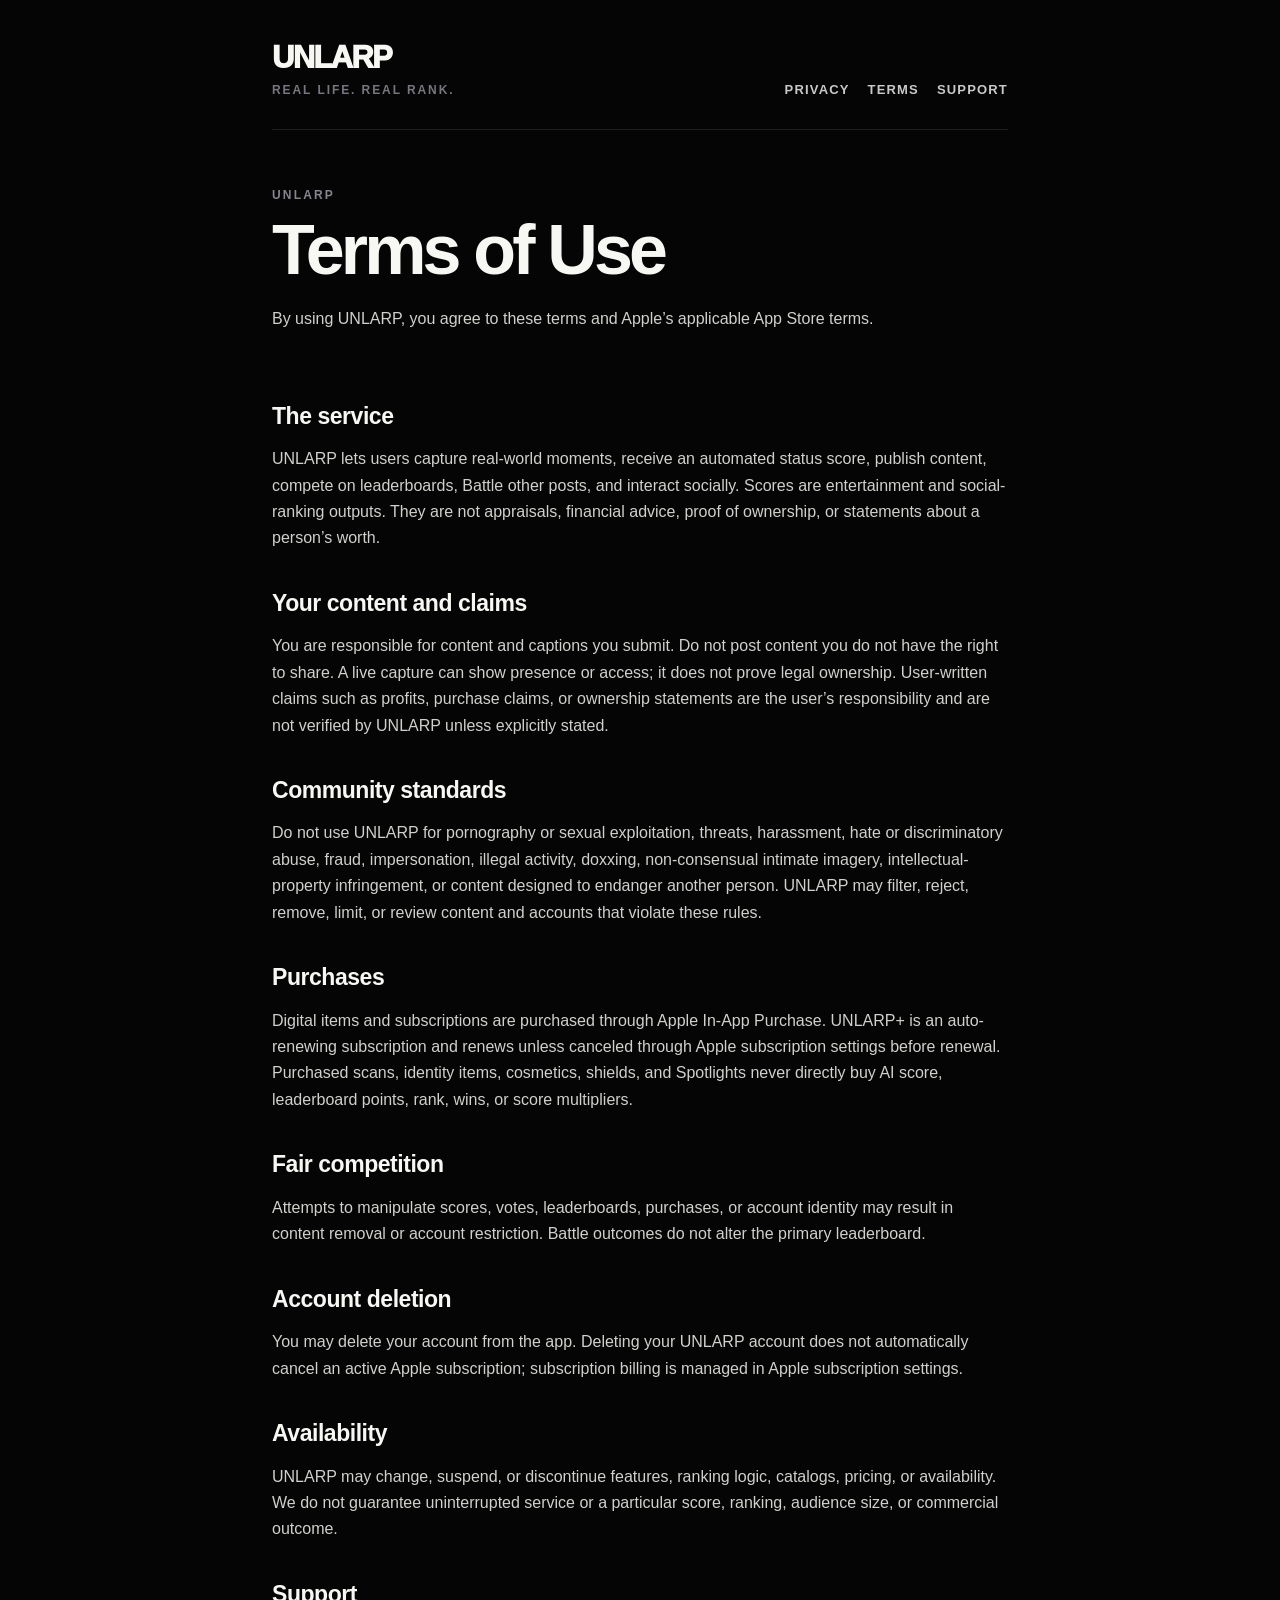
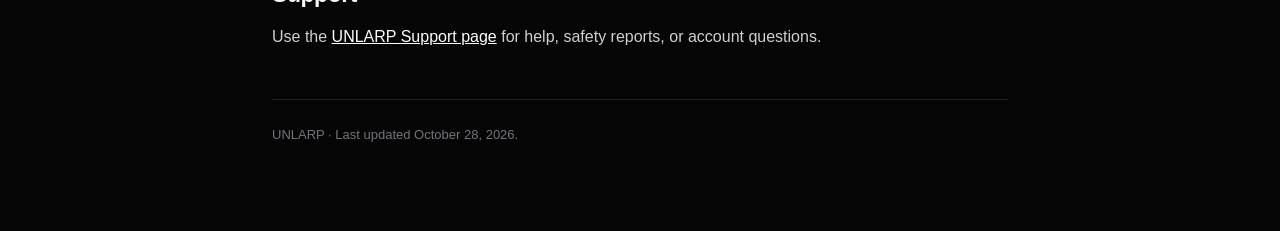
==== terms/index.html @ 637aea32 "Add terms/index.html" ====
<!doctype html><html lang="en"><head><meta charset="utf-8"><meta name="viewport" content="width=device-width,initial-scale=1,viewport-fit=cover"><meta name="theme-color" content="#050505"><title>Terms of Use · UNLARP</title><link rel="stylesheet" href="/styles.css"></head><body><main><header><div><div class="brand">UNLARP</div><div class="tag">Real life. Real rank.</div></div><nav><a href="/privacy/">Privacy</a><a href="/terms/">Terms</a><a href="/support/">Support</a></nav></header><section class="hero"><div class="eyebrow">UNLARP</div><h1>Terms of Use</h1><p>By using UNLARP, you agree to these terms and Apple’s applicable App Store terms.</p></section>
<h2>The service</h2><p>UNLARP lets users capture real-world moments, receive an automated status score, publish content, compete on leaderboards, Battle other posts, and interact socially. Scores are entertainment and social-ranking outputs. They are not appraisals, financial advice, proof of ownership, or statements about a person’s worth.</p>
<h2>Your content and claims</h2><p>You are responsible for content and captions you submit. Do not post content you do not have the right to share. A live capture can show presence or access; it does not prove legal ownership. User-written claims such as profits, purchase claims, or ownership statements are the user’s responsibility and are not verified by UNLARP unless explicitly stated.</p>
<h2>Community standards</h2><p>Do not use UNLARP for pornography or sexual exploitation, threats, harassment, hate or discriminatory abuse, fraud, impersonation, illegal activity, doxxing, non-consensual intimate imagery, intellectual-property infringement, or content designed to endanger another person. UNLARP may filter, reject, remove, limit, or review content and accounts that violate these rules.</p>
<h2>Purchases</h2><p>Digital items and subscriptions are purchased through Apple In-App Purchase. UNLARP+ is an auto-renewing subscription and renews unless canceled through Apple subscription settings before renewal. Purchased scans, identity items, cosmetics, shields, and Spotlights never directly buy AI score, leaderboard points, rank, wins, or score multipliers.</p>
<h2>Fair competition</h2><p>Attempts to manipulate scores, votes, leaderboards, purchases, or account identity may result in content removal or account restriction. Battle outcomes do not alter the primary leaderboard.</p>
<h2>Account deletion</h2><p>You may delete your account from the app. Deleting your UNLARP account does not automatically cancel an active Apple subscription; subscription billing is managed in Apple subscription settings.</p>
<h2>Availability</h2><p>UNLARP may change, suspend, or discontinue features, ranking logic, catalogs, pricing, or availability. We do not guarantee uninterrupted service or a particular score, ranking, audience size, or commercial outcome.</p>
<h2>Support</h2><p>Use the <a href="/support/">UNLARP Support page</a> for help, safety reports, or account questions.</p><footer>UNLARP · Last updated October 28, 2026.</footer></main></body></html>
---- styles.css ----
:root{color-scheme:dark;--bg:#050505;--card:#111;--line:#2a2a2a;--text:#f7f7f3;--muted:#a2a2aa;--soft:#d0d0cc;--lime:#a8ff2c}
*{box-sizing:border-box}
html{background:var(--bg)}
body{margin:0;background:var(--bg);color:var(--text);font:16px/1.65 -apple-system,BlinkMacSystemFont,"Segoe UI",Inter,sans-serif;-webkit-font-smoothing:antialiased}
main{max-width:780px;margin:0 auto;padding:42px 22px 86px}
header{display:flex;align-items:flex-end;justify-content:space-between;gap:20px;padding-bottom:28px;border-bottom:1px solid #1e1e1e}
.brand{font-size:31px;font-weight:950;letter-spacing:-1.7px;line-height:1}
.tag{color:#777780;font-size:12px;font-weight:800;letter-spacing:.16em;text-transform:uppercase;margin-top:8px}
nav{display:flex;gap:18px;flex-wrap:wrap;justify-content:flex-end}
nav a{font-size:13px;font-weight:850;letter-spacing:.09em;text-transform:uppercase;text-decoration:none;color:#c9c9c9}
nav a:hover{color:#fff}
.hero{padding:56px 0 16px}
.eyebrow{font-size:12px;font-weight:900;letter-spacing:.18em;text-transform:uppercase;color:#85858e;margin-bottom:10px}
h1{font-size:clamp(42px,9vw,70px);line-height:.98;letter-spacing:-.055em;margin:0 0 22px;font-weight:900}
h2{font-size:23px;line-height:1.2;margin:38px 0 10px;letter-spacing:-.02em}
p,li{color:var(--soft)}
a{color:#fff}
ul{padding-left:22px}
.card{border:1px solid var(--line);background:var(--card);border-radius:22px;padding:22px;margin:20px 0}
.linkcard{display:block;text-decoration:none;transition:.15s ease}
.linkcard:hover{border-color:#4b4b4b;transform:translateY(-1px)}
.linkcard strong{font-size:20px}
.linkcard p{margin:4px 0 0;color:var(--muted)}
.grid{display:grid;grid-template-columns:1fr;gap:14px;margin-top:28px}
.note{padding:16px 18px;border:1px solid #22380b;background:#0b1305;border-radius:16px;color:#d7eebf}
label{display:block;font-size:12px;font-weight:900;letter-spacing:.12em;text-transform:uppercase;color:#aaaab2;margin:8px 0 6px}
input,textarea{width:100%;background:#090909;color:#fff;border:1px solid #333;border-radius:13px;padding:13px 14px;font:inherit;outline:none}
input:focus,textarea:focus{border-color:#666}
textarea{min-height:170px;resize:vertical}
button{width:100%;background:#f5f5f0;color:#080808;border:0;border-radius:14px;padding:15px;font-weight:900;font-size:14px;letter-spacing:.08em;margin-top:12px}
button:disabled{opacity:.55}
.ok{color:var(--lime);font-weight:700}.err{color:#ff7272;font-weight:700}
footer{border-top:1px solid #1f1f1f;margin-top:48px;padding-top:24px;color:#73737c;font-size:13px}
@media(max-width:640px){header{align-items:flex-start;flex-direction:column}nav{justify-content:flex-start}.hero{padding-top:42px}}
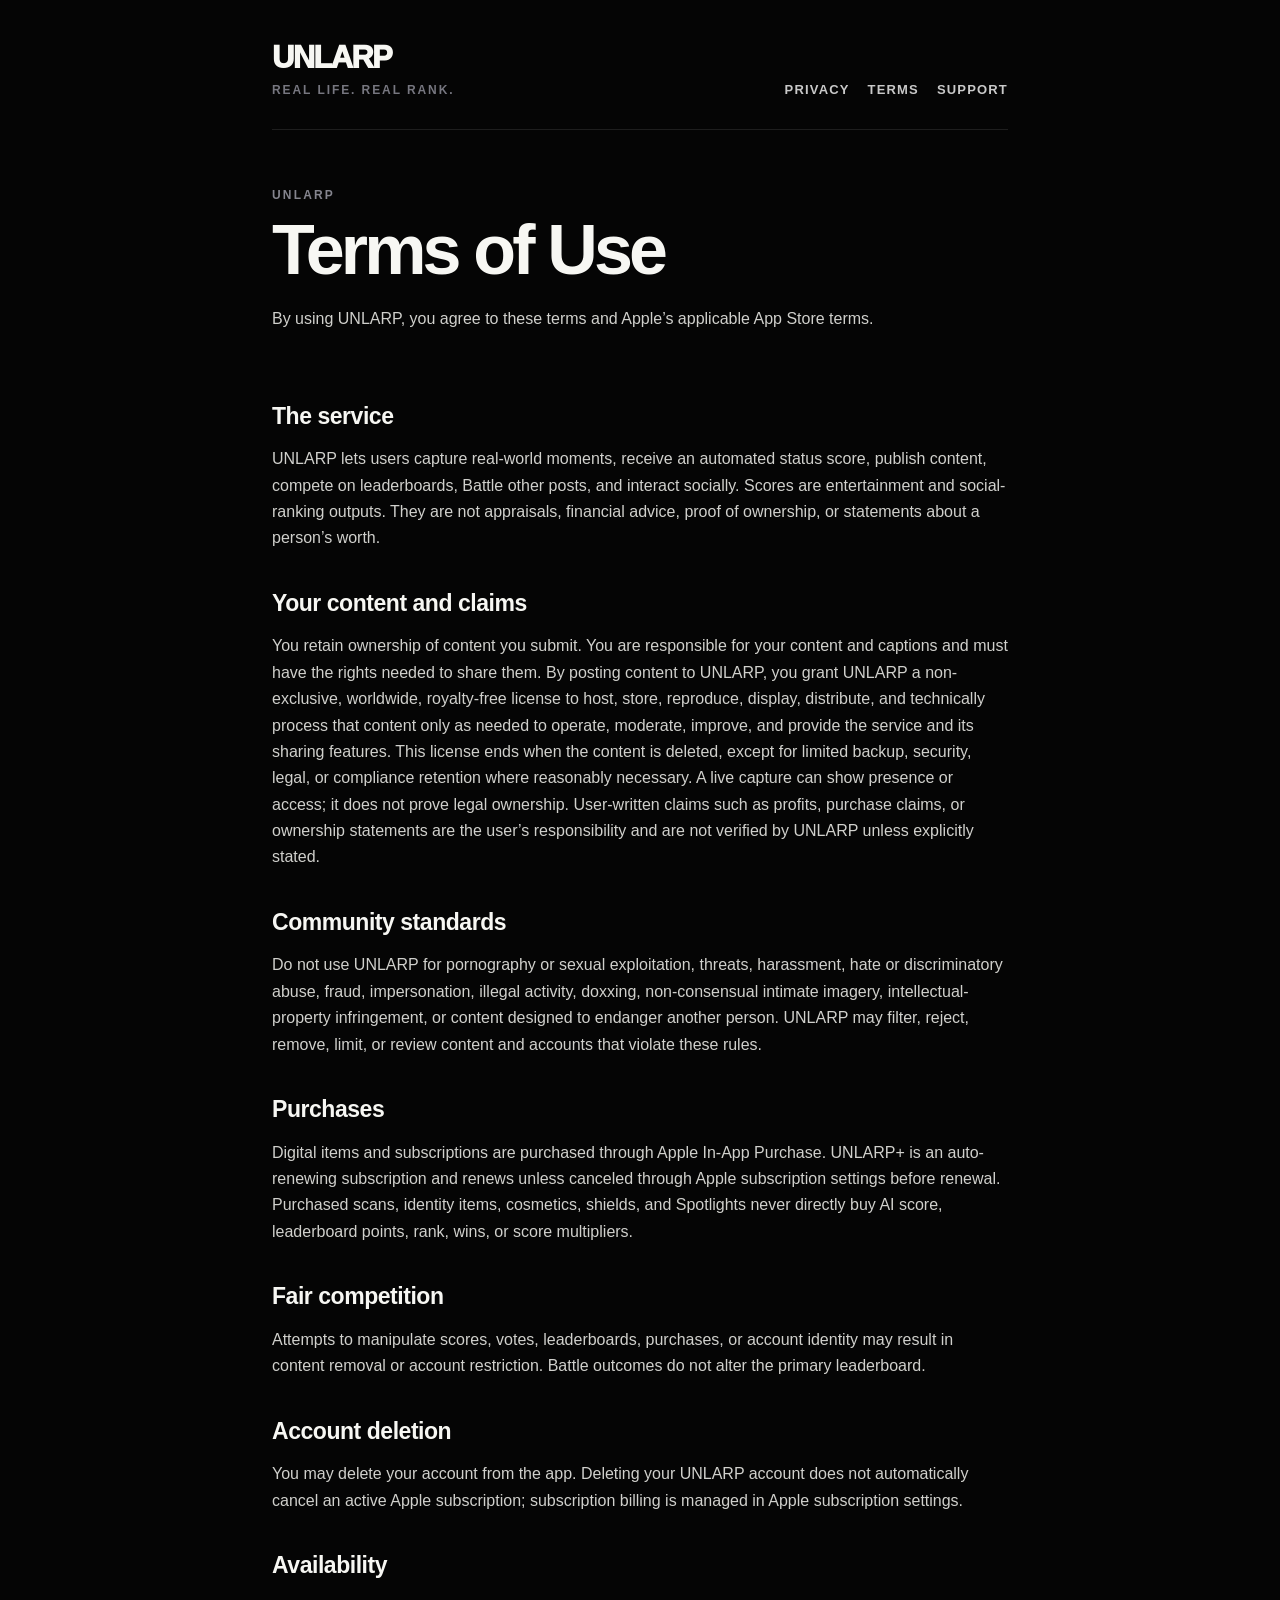
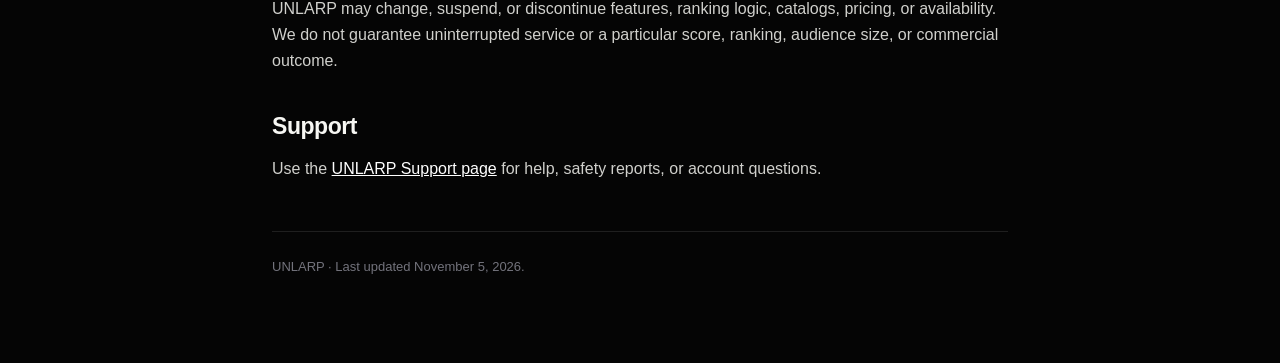
==== commit 8fefae55: "Clarify user content rights and service license" ====
--- a/terms/index.html
+++ b/terms/index.html
@@ -1,9 +1,9 @@
 <!doctype html><html lang="en"><head><meta charset="utf-8"><meta name="viewport" content="width=device-width,initial-scale=1,viewport-fit=cover"><meta name="theme-color" content="#050505"><title>Terms of Use · UNLARP</title><link rel="stylesheet" href="/styles.css"></head><body><main><header><div><div class="brand">UNLARP</div><div class="tag">Real life. Real rank.</div></div><nav><a href="/privacy/">Privacy</a><a href="/terms/">Terms</a><a href="/support/">Support</a></nav></header><section class="hero"><div class="eyebrow">UNLARP</div><h1>Terms of Use</h1><p>By using UNLARP, you agree to these terms and Apple’s applicable App Store terms.</p></section>
 <h2>The service</h2><p>UNLARP lets users capture real-world moments, receive an automated status score, publish content, compete on leaderboards, Battle other posts, and interact socially. Scores are entertainment and social-ranking outputs. They are not appraisals, financial advice, proof of ownership, or statements about a person’s worth.</p>
-<h2>Your content and claims</h2><p>You are responsible for content and captions you submit. Do not post content you do not have the right to share. A live capture can show presence or access; it does not prove legal ownership. User-written claims such as profits, purchase claims, or ownership statements are the user’s responsibility and are not verified by UNLARP unless explicitly stated.</p>
+<h2>Your content and claims</h2><p>You retain ownership of content you submit. You are responsible for your content and captions and must have the rights needed to share them. By posting content to UNLARP, you grant UNLARP a non-exclusive, worldwide, royalty-free license to host, store, reproduce, display, distribute, and technically process that content only as needed to operate, moderate, improve, and provide the service and its sharing features. This license ends when the content is deleted, except for limited backup, security, legal, or compliance retention where reasonably necessary. A live capture can show presence or access; it does not prove legal ownership. User-written claims such as profits, purchase claims, or ownership statements are the user’s responsibility and are not verified by UNLARP unless explicitly stated.</p>
 <h2>Community standards</h2><p>Do not use UNLARP for pornography or sexual exploitation, threats, harassment, hate or discriminatory abuse, fraud, impersonation, illegal activity, doxxing, non-consensual intimate imagery, intellectual-property infringement, or content designed to endanger another person. UNLARP may filter, reject, remove, limit, or review content and accounts that violate these rules.</p>
 <h2>Purchases</h2><p>Digital items and subscriptions are purchased through Apple In-App Purchase. UNLARP+ is an auto-renewing subscription and renews unless canceled through Apple subscription settings before renewal. Purchased scans, identity items, cosmetics, shields, and Spotlights never directly buy AI score, leaderboard points, rank, wins, or score multipliers.</p>
 <h2>Fair competition</h2><p>Attempts to manipulate scores, votes, leaderboards, purchases, or account identity may result in content removal or account restriction. Battle outcomes do not alter the primary leaderboard.</p>
 <h2>Account deletion</h2><p>You may delete your account from the app. Deleting your UNLARP account does not automatically cancel an active Apple subscription; subscription billing is managed in Apple subscription settings.</p>
 <h2>Availability</h2><p>UNLARP may change, suspend, or discontinue features, ranking logic, catalogs, pricing, or availability. We do not guarantee uninterrupted service or a particular score, ranking, audience size, or commercial outcome.</p>
-<h2>Support</h2><p>Use the <a href="/support/">UNLARP Support page</a> for help, safety reports, or account questions.</p><footer>UNLARP · Last updated October 28, 2026.</footer></main></body></html>+<h2>Support</h2><p>Use the <a href="/support/">UNLARP Support page</a> for help, safety reports, or account questions.</p><footer>UNLARP · Last updated November 5, 2026.</footer></main></body></html>
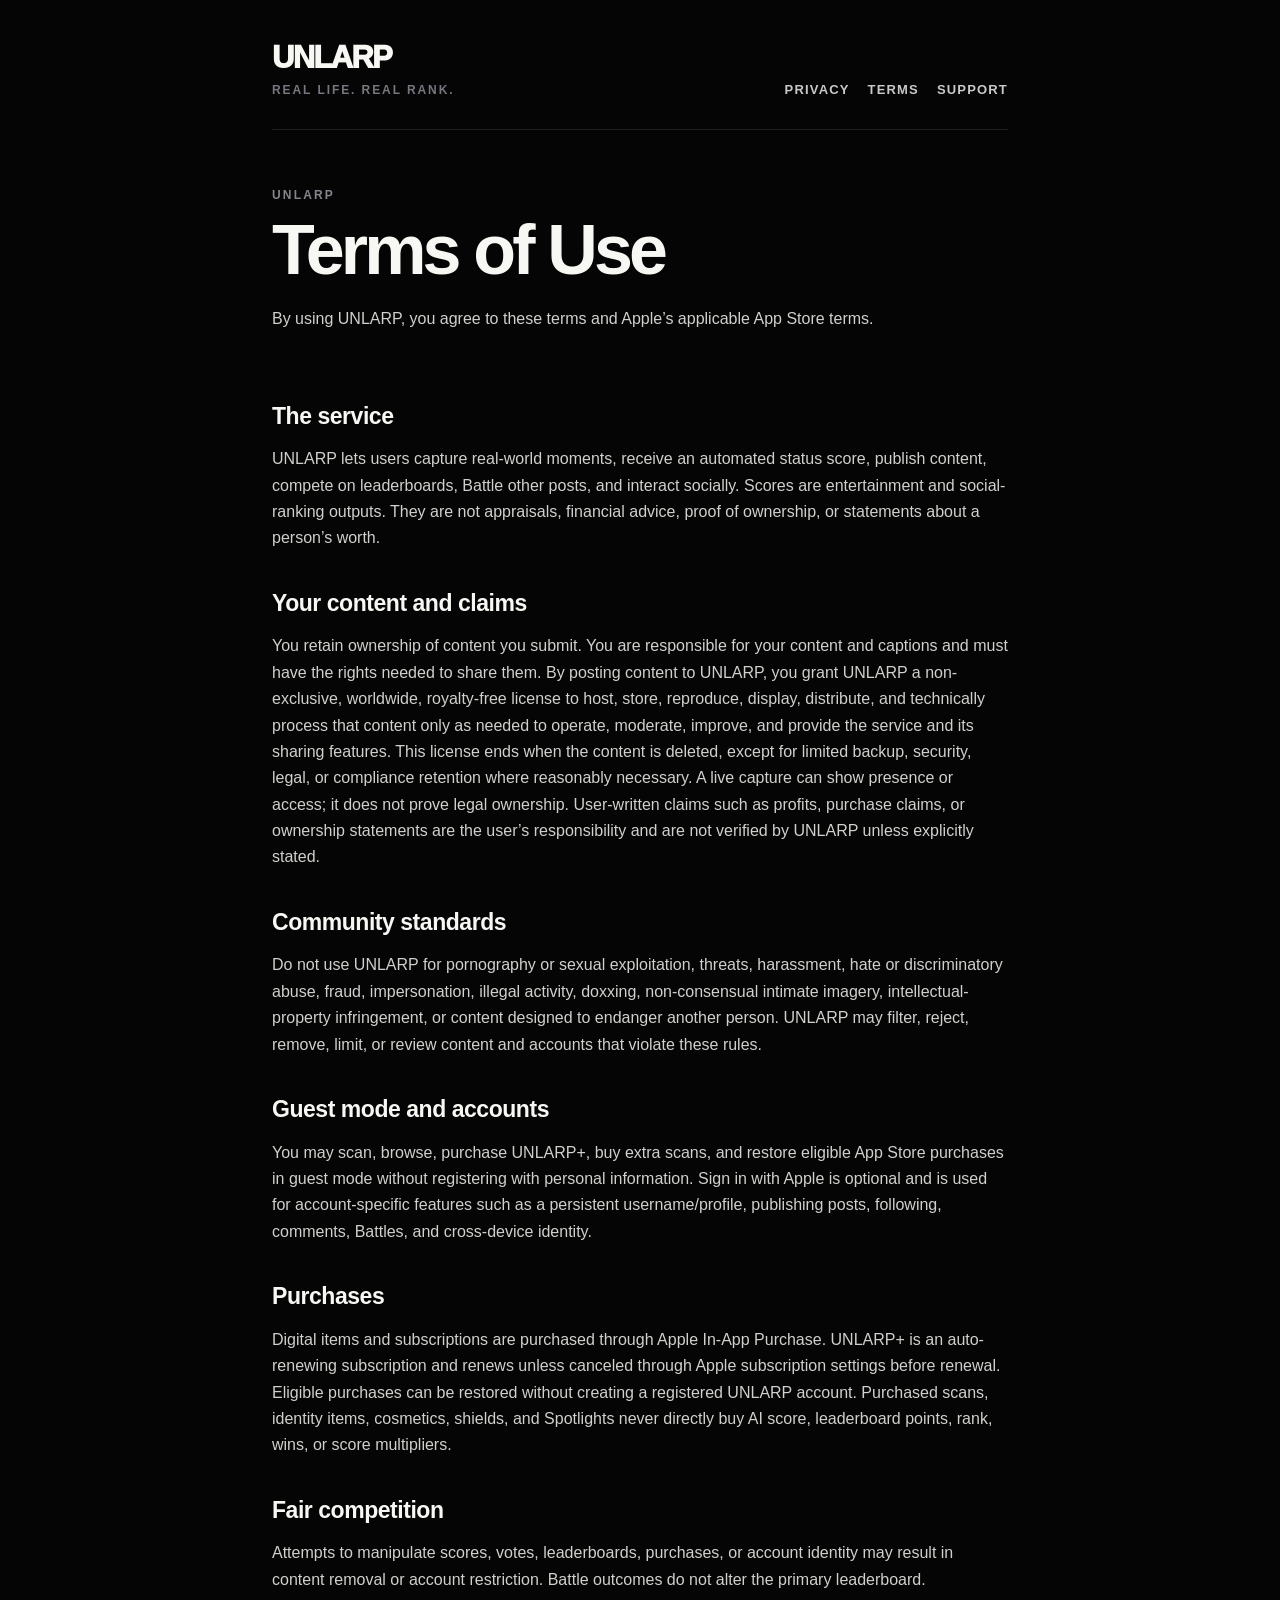
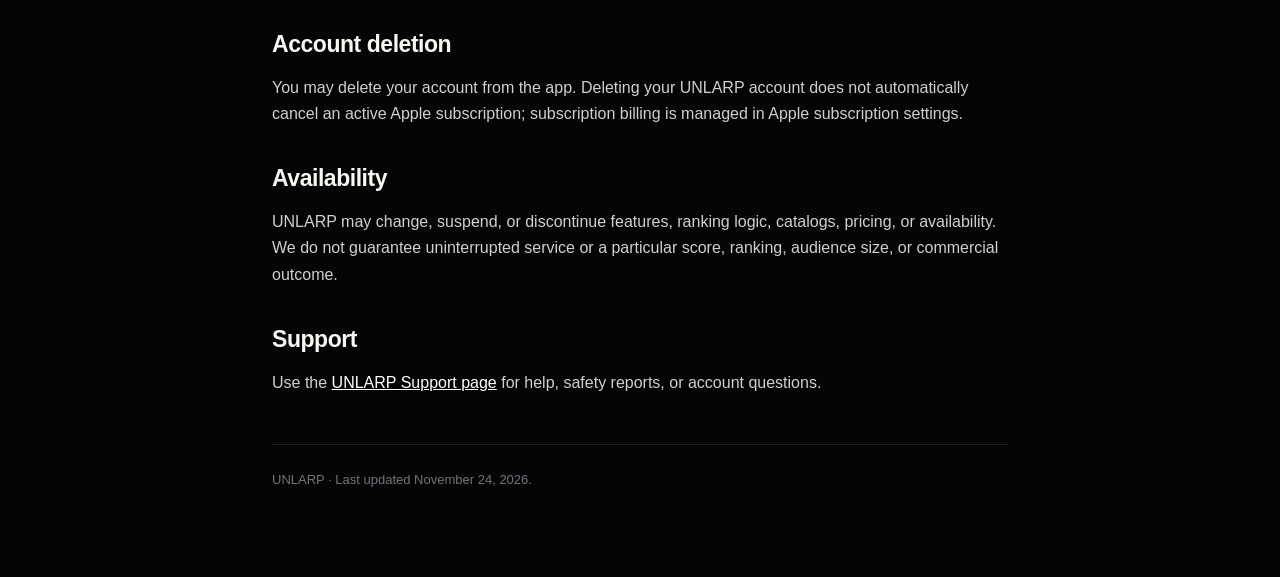
==== commit 8b9e7e15: "Clarify guest access and App Store purchases" ====
--- a/terms/index.html
+++ b/terms/index.html
@@ -2,8 +2,8 @@
 <h2>The service</h2><p>UNLARP lets users capture real-world moments, receive an automated status score, publish content, compete on leaderboards, Battle other posts, and interact socially. Scores are entertainment and social-ranking outputs. They are not appraisals, financial advice, proof of ownership, or statements about a person’s worth.</p>
 <h2>Your content and claims</h2><p>You retain ownership of content you submit. You are responsible for your content and captions and must have the rights needed to share them. By posting content to UNLARP, you grant UNLARP a non-exclusive, worldwide, royalty-free license to host, store, reproduce, display, distribute, and technically process that content only as needed to operate, moderate, improve, and provide the service and its sharing features. This license ends when the content is deleted, except for limited backup, security, legal, or compliance retention where reasonably necessary. A live capture can show presence or access; it does not prove legal ownership. User-written claims such as profits, purchase claims, or ownership statements are the user’s responsibility and are not verified by UNLARP unless explicitly stated.</p>
 <h2>Community standards</h2><p>Do not use UNLARP for pornography or sexual exploitation, threats, harassment, hate or discriminatory abuse, fraud, impersonation, illegal activity, doxxing, non-consensual intimate imagery, intellectual-property infringement, or content designed to endanger another person. UNLARP may filter, reject, remove, limit, or review content and accounts that violate these rules.</p>
-<h2>Purchases</h2><p>Digital items and subscriptions are purchased through Apple In-App Purchase. UNLARP+ is an auto-renewing subscription and renews unless canceled through Apple subscription settings before renewal. Purchased scans, identity items, cosmetics, shields, and Spotlights never directly buy AI score, leaderboard points, rank, wins, or score multipliers.</p>
+<h2>Guest mode and accounts</h2><p>You may scan, browse, purchase UNLARP+, buy extra scans, and restore eligible App Store purchases in guest mode without registering with personal information. Sign in with Apple is optional and is used for account-specific features such as a persistent username/profile, publishing posts, following, comments, Battles, and cross-device identity.</p><h2>Purchases</h2><p>Digital items and subscriptions are purchased through Apple In-App Purchase. UNLARP+ is an auto-renewing subscription and renews unless canceled through Apple subscription settings before renewal. Eligible purchases can be restored without creating a registered UNLARP account. Purchased scans, identity items, cosmetics, shields, and Spotlights never directly buy AI score, leaderboard points, rank, wins, or score multipliers.</p>
 <h2>Fair competition</h2><p>Attempts to manipulate scores, votes, leaderboards, purchases, or account identity may result in content removal or account restriction. Battle outcomes do not alter the primary leaderboard.</p>
 <h2>Account deletion</h2><p>You may delete your account from the app. Deleting your UNLARP account does not automatically cancel an active Apple subscription; subscription billing is managed in Apple subscription settings.</p>
 <h2>Availability</h2><p>UNLARP may change, suspend, or discontinue features, ranking logic, catalogs, pricing, or availability. We do not guarantee uninterrupted service or a particular score, ranking, audience size, or commercial outcome.</p>
-<h2>Support</h2><p>Use the <a href="/support/">UNLARP Support page</a> for help, safety reports, or account questions.</p><footer>UNLARP · Last updated November 5, 2026.</footer></main></body></html>+<h2>Support</h2><p>Use the <a href="/support/">UNLARP Support page</a> for help, safety reports, or account questions.</p><footer>UNLARP · Last updated November 24, 2026.</footer></main></body></html>
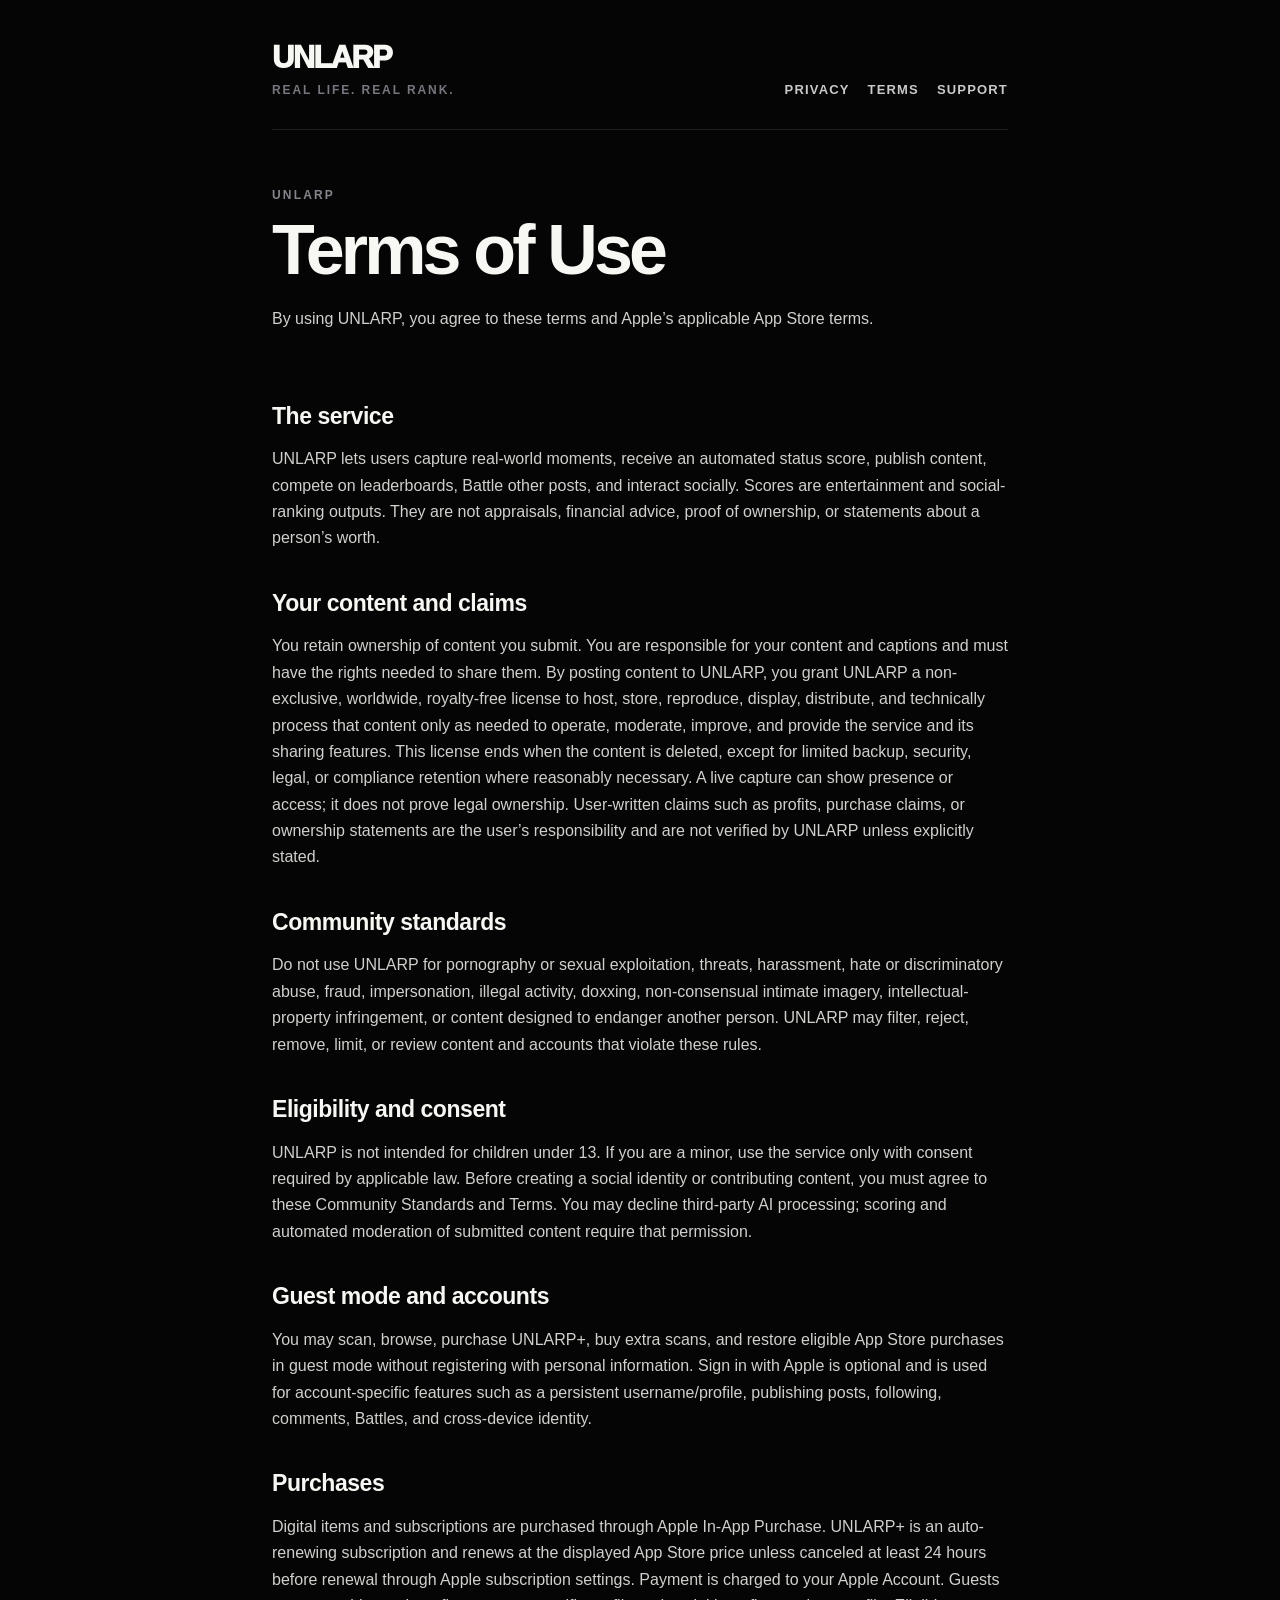
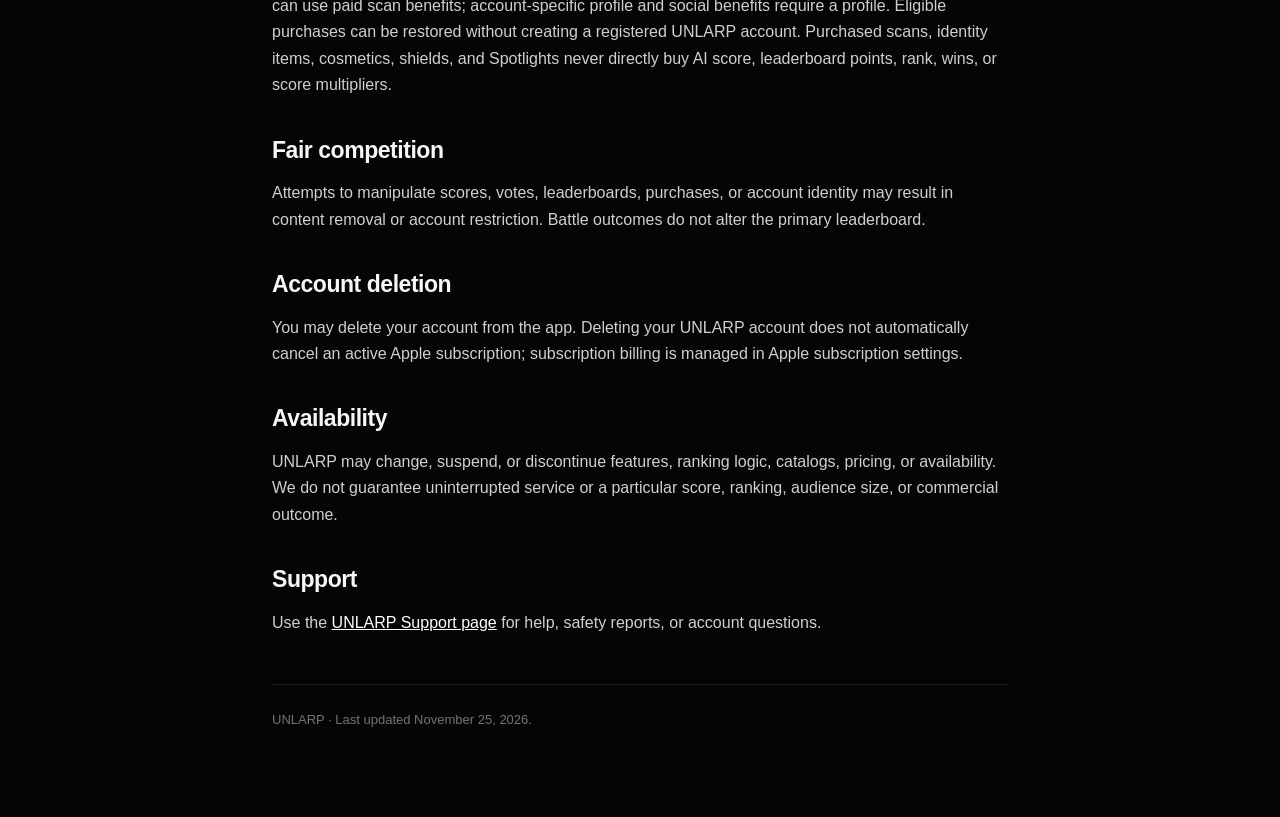
==== commit d5ef2ef7: "Align legal policy with explicit AI consent and guest safety" ====
--- a/terms/index.html
+++ b/terms/index.html
@@ -2,8 +2,8 @@
 <h2>The service</h2><p>UNLARP lets users capture real-world moments, receive an automated status score, publish content, compete on leaderboards, Battle other posts, and interact socially. Scores are entertainment and social-ranking outputs. They are not appraisals, financial advice, proof of ownership, or statements about a person’s worth.</p>
 <h2>Your content and claims</h2><p>You retain ownership of content you submit. You are responsible for your content and captions and must have the rights needed to share them. By posting content to UNLARP, you grant UNLARP a non-exclusive, worldwide, royalty-free license to host, store, reproduce, display, distribute, and technically process that content only as needed to operate, moderate, improve, and provide the service and its sharing features. This license ends when the content is deleted, except for limited backup, security, legal, or compliance retention where reasonably necessary. A live capture can show presence or access; it does not prove legal ownership. User-written claims such as profits, purchase claims, or ownership statements are the user’s responsibility and are not verified by UNLARP unless explicitly stated.</p>
 <h2>Community standards</h2><p>Do not use UNLARP for pornography or sexual exploitation, threats, harassment, hate or discriminatory abuse, fraud, impersonation, illegal activity, doxxing, non-consensual intimate imagery, intellectual-property infringement, or content designed to endanger another person. UNLARP may filter, reject, remove, limit, or review content and accounts that violate these rules.</p>
-<h2>Guest mode and accounts</h2><p>You may scan, browse, purchase UNLARP+, buy extra scans, and restore eligible App Store purchases in guest mode without registering with personal information. Sign in with Apple is optional and is used for account-specific features such as a persistent username/profile, publishing posts, following, comments, Battles, and cross-device identity.</p><h2>Purchases</h2><p>Digital items and subscriptions are purchased through Apple In-App Purchase. UNLARP+ is an auto-renewing subscription and renews unless canceled through Apple subscription settings before renewal. Eligible purchases can be restored without creating a registered UNLARP account. Purchased scans, identity items, cosmetics, shields, and Spotlights never directly buy AI score, leaderboard points, rank, wins, or score multipliers.</p>
+<h2>Eligibility and consent</h2><p>UNLARP is not intended for children under 13. If you are a minor, use the service only with consent required by applicable law. Before creating a social identity or contributing content, you must agree to these Community Standards and Terms. You may decline third-party AI processing; scoring and automated moderation of submitted content require that permission.</p><h2>Guest mode and accounts</h2><p>You may scan, browse, purchase UNLARP+, buy extra scans, and restore eligible App Store purchases in guest mode without registering with personal information. Sign in with Apple is optional and is used for account-specific features such as a persistent username/profile, publishing posts, following, comments, Battles, and cross-device identity.</p><h2>Purchases</h2><p>Digital items and subscriptions are purchased through Apple In-App Purchase. UNLARP+ is an auto-renewing subscription and renews at the displayed App Store price unless canceled at least 24 hours before renewal through Apple subscription settings. Payment is charged to your Apple Account. Guests can use paid scan benefits; account-specific profile and social benefits require a profile. Eligible purchases can be restored without creating a registered UNLARP account. Purchased scans, identity items, cosmetics, shields, and Spotlights never directly buy AI score, leaderboard points, rank, wins, or score multipliers.</p>
 <h2>Fair competition</h2><p>Attempts to manipulate scores, votes, leaderboards, purchases, or account identity may result in content removal or account restriction. Battle outcomes do not alter the primary leaderboard.</p>
 <h2>Account deletion</h2><p>You may delete your account from the app. Deleting your UNLARP account does not automatically cancel an active Apple subscription; subscription billing is managed in Apple subscription settings.</p>
 <h2>Availability</h2><p>UNLARP may change, suspend, or discontinue features, ranking logic, catalogs, pricing, or availability. We do not guarantee uninterrupted service or a particular score, ranking, audience size, or commercial outcome.</p>
-<h2>Support</h2><p>Use the <a href="/support/">UNLARP Support page</a> for help, safety reports, or account questions.</p><footer>UNLARP · Last updated November 24, 2026.</footer></main></body></html>+<h2>Support</h2><p>Use the <a href="/support/">UNLARP Support page</a> for help, safety reports, or account questions.</p><footer>UNLARP · Last updated November 25, 2026.</footer></main></body></html>
